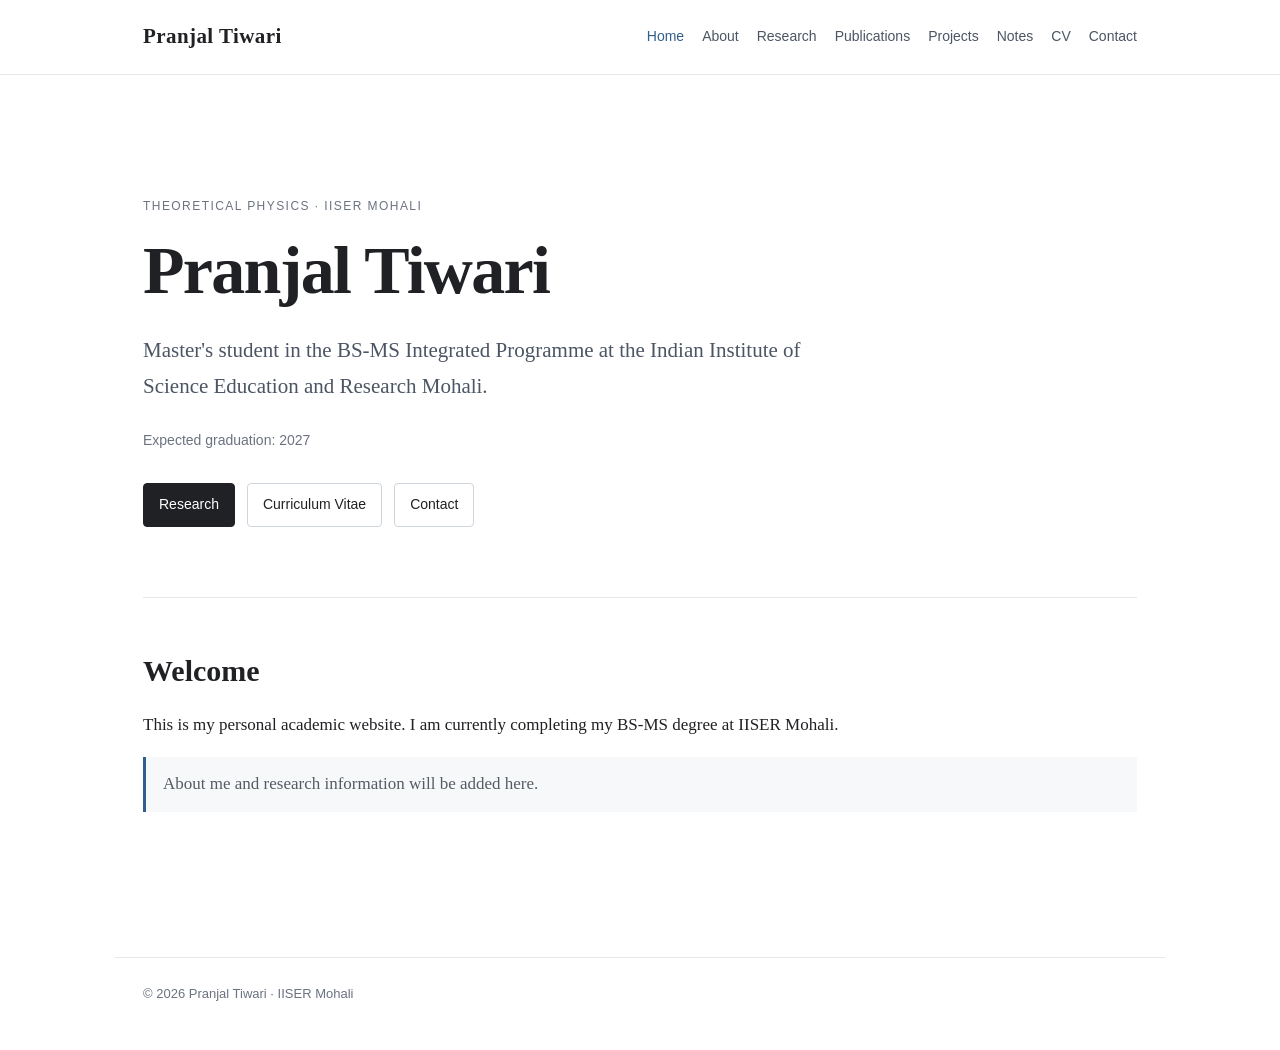
==== index.html @ 091dd9d4 "Add files via upload" ====
<!doctype html>
<html lang="en">
<head>
  <meta charset="utf-8">
  <meta name="viewport" content="width=device-width, initial-scale=1">
  <meta name="description" content="Personal academic website of Pranjal Tiwari, master's student at IISER Mohali.">
  <title>Home · Pranjal Tiwari</title>
  <link rel="stylesheet" href="css/style.css">
</head>
<body>
<header class="site-header">
  <nav class="nav">
    <a class="brand" href="index.html">Pranjal Tiwari</a>
    <div class="nav-links"><a class="active" href="index.html">Home</a>
<a class="" href="about.html">About</a>
<a class="" href="research.html">Research</a>
<a class="" href="publications.html">Publications</a>
<a class="" href="projects.html">Projects</a>
<a class="" href="notes.html">Notes</a>
<a class="" href="cv.html">CV</a>
<a class="" href="contact.html">Contact</a></div>
  </nav>
</header>
<main>

<section class="hero">
  <div class="kicker">Theoretical Physics · IISER Mohali</div>
  <h1>Pranjal Tiwari</h1>
  <p class="lead">Master's student in the BS-MS Integrated Programme at the Indian Institute of Science Education and Research Mohali.</p>
  <p class="meta">Expected graduation: 2027</p>
  <div class="button-row">
    <a class="button primary" href="research.html">Research</a>
    <a class="button" href="cv.html">Curriculum Vitae</a>
    <a class="button" href="contact.html">Contact</a>
  </div>
</section>

<section class="section">
  <h2>Welcome</h2>
  <p>This is my personal academic website. I am currently completing my BS-MS degree at IISER Mohali.</p>
  <div class="placeholder">About me and research information will be added here.</div>
</section>

</main>
<footer class="site-footer">
  © 2026 Pranjal Tiwari · IISER Mohali
</footer>
</body>
</html>
---- css/style.css ----
:root {
  --text: #202124;
  --muted: #6b7280;
  --line: #e5e7eb;
  --accent: #315f8c;
  --bg: #ffffff;
  --soft: #f7f8fa;
  --max: 1050px;
}

* { box-sizing: border-box; }

html { scroll-behavior: smooth; }

body {
  margin: 0;
  background: var(--bg);
  color: var(--text);
  font-family: Georgia, "Times New Roman", serif;
  line-height: 1.7;
  font-size: 17px;
}

a {
  color: var(--accent);
  text-decoration: none;
}

a:hover { text-decoration: underline; }

.site-header {
  border-bottom: 1px solid var(--line);
  position: sticky;
  top: 0;
  background: rgba(255,255,255,.96);
  backdrop-filter: blur(8px);
  z-index: 10;
}

.nav {
  max-width: var(--max);
  margin: auto;
  min-height: 74px;
  padding: 0 28px;
  display: flex;
  align-items: center;
  justify-content: space-between;
  gap: 24px;
}

.brand {
  font-size: 21px;
  font-weight: 700;
  letter-spacing: .02em;
  color: var(--text);
  white-space: nowrap;
}

.nav-links {
  display: flex;
  flex-wrap: wrap;
  justify-content: flex-end;
  gap: 18px;
  font-family: Arial, Helvetica, sans-serif;
  font-size: 14px;
}

.nav-links a { color: #4b5563; }
.nav-links a:hover,
.nav-links a.active { color: var(--accent); text-decoration: none; }

main {
  max-width: var(--max);
  margin: 0 auto;
  padding: 76px 28px 90px;
}

.hero {
  padding: 45px 0 70px;
  max-width: 820px;
}

.kicker {
  font-family: Arial, Helvetica, sans-serif;
  text-transform: uppercase;
  letter-spacing: .12em;
  font-size: 12px;
  color: var(--muted);
  margin-bottom: 14px;
}

h1, h2, h3 {
  line-height: 1.2;
  font-weight: 600;
}

h1 {
  font-size: clamp(42px, 7vw, 68px);
  margin: 0 0 18px;
  letter-spacing: -.025em;
}

h2 {
  font-size: 30px;
  margin: 0 0 22px;
}

h3 {
  font-size: 21px;
  margin: 30px 0 8px;
}

.lead {
  font-size: 21px;
  color: #4b5563;
  max-width: 720px;
}

.meta {
  margin-top: 25px;
  color: var(--muted);
  font-family: Arial, Helvetica, sans-serif;
  font-size: 14px;
}

.button-row {
  display: flex;
  gap: 12px;
  flex-wrap: wrap;
  margin-top: 30px;
}

.button {
  display: inline-block;
  padding: 9px 15px;
  border: 1px solid #cfd5dc;
  border-radius: 4px;
  font-family: Arial, Helvetica, sans-serif;
  font-size: 14px;
  color: var(--text);
}

.button.primary {
  background: var(--text);
  border-color: var(--text);
  color: white;
}

.section {
  border-top: 1px solid var(--line);
  padding: 55px 0;
}

.page-title {
  margin-bottom: 45px;
}

.page-title h1 { font-size: clamp(38px, 6vw, 54px); }

.card-grid {
  display: grid;
  grid-template-columns: repeat(2, minmax(0, 1fr));
  gap: 18px;
}

.card {
  border: 1px solid var(--line);
  padding: 24px;
  background: white;
}

.card h3 { margin-top: 0; }

.card p { color: #555b64; }

.placeholder {
  border-left: 3px solid var(--accent);
  padding: 13px 17px;
  background: var(--soft);
  color: #555b64;
}

.list {
  padding-left: 22px;
}

.contact-list {
  list-style: none;
  padding: 0;
}

.contact-list li {
  margin: 12px 0;
}

.site-footer {
  border-top: 1px solid var(--line);
  max-width: var(--max);
  margin: 0 auto;
  padding: 25px 28px 45px;
  color: var(--muted);
  font-family: Arial, Helvetica, sans-serif;
  font-size: 13px;
}

@media (max-width: 760px) {
  .site-header { position: static; }
  .nav {
    align-items: flex-start;
    flex-direction: column;
    padding-top: 18px;
    padding-bottom: 18px;
  }
  .nav-links { justify-content: flex-start; gap: 10px 15px; }
  main { padding-top: 45px; }
  .hero { padding-top: 20px; }
  .card-grid { grid-template-columns: 1fr; }
}
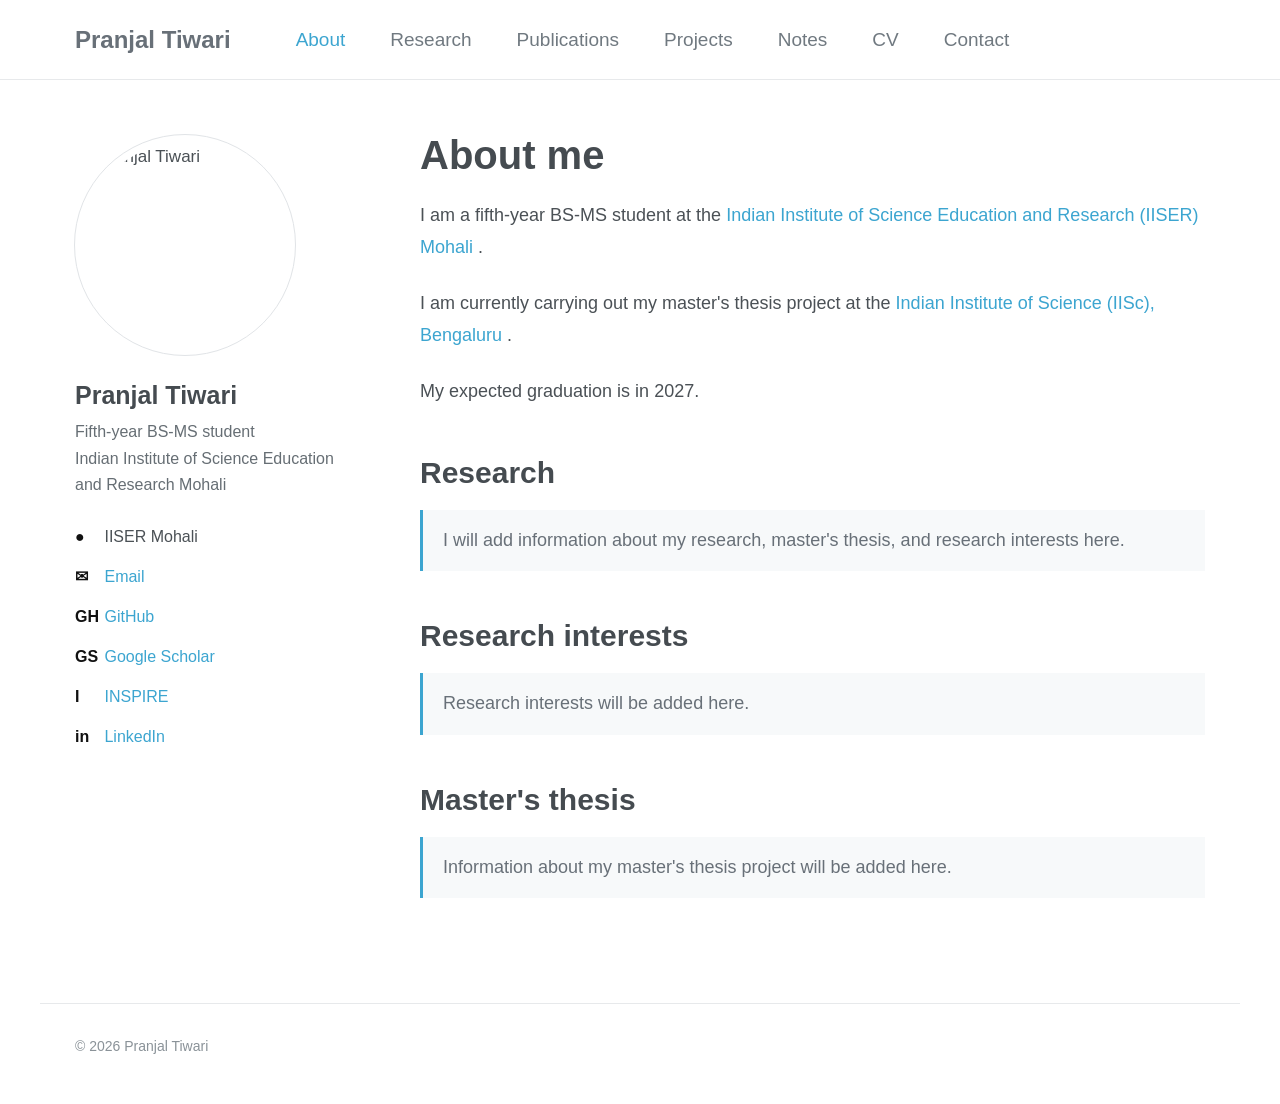
==== commit 0554159b: "Update index.html" ====
--- a/index.html
+++ b/index.html
@@ -1,49 +1,254 @@
 <!doctype html>
 <html lang="en">
+
 <head>
   <meta charset="utf-8">
+
   <meta name="viewport" content="width=device-width, initial-scale=1">
-  <meta name="description" content="Personal academic website of Pranjal Tiwari, master's student at IISER Mohali.">
-  <title>Home · Pranjal Tiwari</title>
+
+  <meta
+    name="description"
+    content="Personal academic website of Pranjal Tiwari, a fifth-year BS-MS student at IISER Mohali."
+  >
+
+  <title>Pranjal Tiwari</title>
+
   <link rel="stylesheet" href="css/style.css">
 </head>
+
+
 <body>
+
+<!-- =====================================================
+     HEADER
+     ===================================================== -->
+
 <header class="site-header">
+
   <nav class="nav">
-    <a class="brand" href="index.html">Pranjal Tiwari</a>
-    <div class="nav-links"><a class="active" href="index.html">Home</a>
-<a class="" href="about.html">About</a>
-<a class="" href="research.html">Research</a>
-<a class="" href="publications.html">Publications</a>
-<a class="" href="projects.html">Projects</a>
-<a class="" href="notes.html">Notes</a>
-<a class="" href="cv.html">CV</a>
-<a class="" href="contact.html">Contact</a></div>
+
+    <a class="brand" href="index.html">
+      Pranjal Tiwari
+    </a>
+
+    <div class="nav-links">
+
+      <a class="active" href="index.html">
+        About
+      </a>
+
+      <a href="research.html">
+        Research
+      </a>
+
+      <a href="publications.html">
+        Publications
+      </a>
+
+      <a href="projects.html">
+        Projects
+      </a>
+
+      <a href="notes.html">
+        Notes
+      </a>
+
+      <a href="cv.html">
+        CV
+      </a>
+
+      <a href="contact.html">
+        Contact
+      </a>
+
+    </div>
+
   </nav>
+
 </header>
+
+
+<!-- =====================================================
+     MAIN CONTENT
+     ===================================================== -->
+
 <main>
 
-<section class="hero">
-  <div class="kicker">Theoretical Physics · IISER Mohali</div>
-  <h1>Pranjal Tiwari</h1>
-  <p class="lead">Master's student in the BS-MS Integrated Programme at the Indian Institute of Science Education and Research Mohali.</p>
-  <p class="meta">Expected graduation: 2027</p>
-  <div class="button-row">
-    <a class="button primary" href="research.html">Research</a>
-    <a class="button" href="cv.html">Curriculum Vitae</a>
-    <a class="button" href="contact.html">Contact</a>
+  <div class="home-layout">
+
+
+    <!-- =================================================
+         LEFT SIDEBAR
+         ================================================= -->
+
+    <aside class="profile-sidebar">
+
+      <!--
+        Put your photograph at:
+
+        images/profile.jpg
+
+        We will create the images folder in GitHub
+        and upload your photograph there.
+      -->
+
+      <img
+        class="profile-photo"
+        src="images/profile.jpg"
+        alt="Pranjal Tiwari"
+      >
+
+
+      <h2 class="profile-name">
+        Pranjal Tiwari
+      </h2>
+
+
+      <p class="profile-description">
+        Fifth-year BS-MS student
+        <br>
+        Indian Institute of Science Education
+        and Research Mohali
+      </p>
+
+
+      <ul class="profile-links">
+
+        <li>
+          <span class="icon">●</span>
+          IISER Mohali
+        </li>
+
+        <li>
+          <span class="icon">✉</span>
+          <a href="mailto:ms22104@iisermohali.ac.in">
+            Email
+          </a>
+        </li>
+
+        <li>
+          <span class="icon">GH</span>
+          <a href="#">
+            GitHub
+          </a>
+        </li>
+
+        <li>
+          <span class="icon">GS</span>
+          <a href="#">
+            Google Scholar
+          </a>
+        </li>
+
+        <li>
+          <span class="icon">I</span>
+          <a href="#">
+            INSPIRE
+          </a>
+        </li>
+
+        <li>
+          <span class="icon">in</span>
+          <a href="#">
+            LinkedIn
+          </a>
+        </li>
+
+      </ul>
+
+    </aside>
+
+
+    <!-- =================================================
+         MAIN TEXT
+         ================================================= -->
+
+    <section class="home-content">
+
+      <h1>
+        About me
+      </h1>
+
+
+      <p>
+        I am a fifth-year BS-MS student at the
+        <a
+          href="https://www.iisermohali.ac.in/"
+          target="_blank"
+          rel="noopener noreferrer"
+        >
+          Indian Institute of Science Education and Research (IISER) Mohali
+        </a>.
+      </p>
+
+
+      <p>
+        I am currently carrying out my master's thesis
+        project at the
+        <a
+          href="https://iisc.ac.in/"
+          target="_blank"
+          rel="noopener noreferrer"
+        >
+          Indian Institute of Science (IISc), Bengaluru
+        </a>.
+      </p>
+
+
+      <p>
+        My expected graduation is in 2027.
+      </p>
+
+
+      <h2>
+        Research
+      </h2>
+
+
+      <p class="placeholder">
+        I will add information about my research,
+        master's thesis, and research interests here.
+      </p>
+
+
+      <h2>
+        Research interests
+      </h2>
+
+
+      <p class="placeholder">
+        Research interests will be added here.
+      </p>
+
+
+      <h2>
+        Master's thesis
+      </h2>
+
+
+      <p class="placeholder">
+        Information about my master's thesis project
+        will be added here.
+      </p>
+
+    </section>
+
   </div>
-</section>
-
-<section class="section">
-  <h2>Welcome</h2>
-  <p>This is my personal academic website. I am currently completing my BS-MS degree at IISER Mohali.</p>
-  <div class="placeholder">About me and research information will be added here.</div>
-</section>
 
 </main>
+
+
+<!-- =====================================================
+     FOOTER
+     ===================================================== -->
+
 <footer class="site-footer">
-  © 2026 Pranjal Tiwari · IISER Mohali
+
+  © 2026 Pranjal Tiwari
+
 </footer>
+
+
 </body>
+
 </html>
--- a/css/style.css
+++ b/css/style.css
@@ -1,219 +1,333 @@
+/* =========================================================
+   PRANJAL TIWARI — PERSONAL ACADEMIC WEBSITE
+   ========================================================= */
 
 :root {
-  --text: #202124;
-  --muted: #6b7280;
-  --line: #e5e7eb;
-  --accent: #315f8c;
-  --bg: #ffffff;
-  --soft: #f7f8fa;
-  --max: 1050px;
-}
-
-* { box-sizing: border-box; }
-
-html { scroll-behavior: smooth; }
+  --text: #4b5156;
+  --heading: #454b50;
+  --muted: #737b82;
+  --link: #3ca5d0;
+  --border: #e7e9eb;
+  --background: #ffffff;
+  --footer: #f5f6f7;
+  --max-width: 1200px;
+}
+
+/* ---------- General ---------- */
+
+* {
+  box-sizing: border-box;
+}
+
+html {
+  scroll-behavior: smooth;
+}
 
 body {
   margin: 0;
-  background: var(--bg);
+  background: var(--background);
   color: var(--text);
-  font-family: Georgia, "Times New Roman", serif;
-  line-height: 1.7;
+  font-family: "Helvetica Neue", Helvetica, Arial, sans-serif;
   font-size: 17px;
+  line-height: 1.75;
 }
 
 a {
-  color: var(--accent);
+  color: var(--link);
   text-decoration: none;
 }
 
-a:hover { text-decoration: underline; }
+a:hover {
+  text-decoration: underline;
+}
+
+img {
+  max-width: 100%;
+}
+
+/* ---------- Header ---------- */
 
 .site-header {
-  border-bottom: 1px solid var(--line);
-  position: sticky;
-  top: 0;
-  background: rgba(255,255,255,.96);
-  backdrop-filter: blur(8px);
-  z-index: 10;
+  height: 80px;
+  border-bottom: 1px solid var(--border);
+  background: white;
 }
 
 .nav {
-  max-width: var(--max);
-  margin: auto;
-  min-height: 74px;
-  padding: 0 28px;
+  max-width: var(--max-width);
+  height: 100%;
+  margin: 0 auto;
+  padding: 0 35px;
+
   display: flex;
   align-items: center;
-  justify-content: space-between;
-  gap: 24px;
+  gap: 65px;
 }
 
 .brand {
-  font-size: 21px;
+  color: #687078;
+  font-size: 24px;
   font-weight: 700;
-  letter-spacing: .02em;
-  color: var(--text);
   white-space: nowrap;
+}
+
+.brand:hover {
+  text-decoration: none;
+  color: #454b50;
 }
 
 .nav-links {
   display: flex;
-  flex-wrap: wrap;
-  justify-content: flex-end;
-  gap: 18px;
-  font-family: Arial, Helvetica, sans-serif;
-  font-size: 14px;
-}
-
-.nav-links a { color: #4b5563; }
+  align-items: center;
+  gap: 45px;
+}
+
+.nav-links a {
+  color: #707980;
+  font-size: 19px;
+}
+
 .nav-links a:hover,
-.nav-links a.active { color: var(--accent); text-decoration: none; }
+.nav-links a.active {
+  color: var(--link);
+  text-decoration: none;
+}
+
+/* ---------- Main ---------- */
 
 main {
-  max-width: var(--max);
+  max-width: var(--max-width);
   margin: 0 auto;
-  padding: 76px 28px 90px;
-}
-
-.hero {
-  padding: 45px 0 70px;
-  max-width: 820px;
-}
-
-.kicker {
-  font-family: Arial, Helvetica, sans-serif;
-  text-transform: uppercase;
-  letter-spacing: .12em;
-  font-size: 12px;
-  color: var(--muted);
-  margin-bottom: 14px;
-}
-
-h1, h2, h3 {
-  line-height: 1.2;
-  font-weight: 600;
-}
-
-h1 {
-  font-size: clamp(42px, 7vw, 68px);
-  margin: 0 0 18px;
-  letter-spacing: -.025em;
-}
-
-h2 {
+  padding: 50px 35px 80px;
+}
+
+/* ---------- Academic homepage ---------- */
+
+.home-layout {
+  display: grid;
+  grid-template-columns: 280px 1fr;
+  gap: 65px;
+}
+
+/* ---------- Left profile column ---------- */
+
+.profile-sidebar {
+  padding-top: 5px;
+}
+
+.profile-photo {
+  width: 220px;
+  height: 220px;
+
+  object-fit: cover;
+
+  border-radius: 50%;
+  border: 7px solid white;
+  outline: 1px solid #e1e4e7;
+
+  display: block;
+  margin-bottom: 25px;
+}
+
+.profile-name {
+  margin: 0 0 8px;
+
+  color: var(--heading);
+  font-size: 25px;
+  line-height: 1.25;
+  font-weight: 700;
+}
+
+.profile-description {
+  margin: 0 0 25px;
+
+  color: #666e74;
+  font-size: 16px;
+  line-height: 1.65;
+}
+
+.profile-links {
+  margin: 0;
+  padding: 0;
+
+  list-style: none;
+}
+
+.profile-links li {
+  margin: 12px 0;
+  font-size: 16px;
+}
+
+.profile-links .icon {
+  display: inline-block;
+  width: 25px;
+
+  color: #111;
+  font-weight: bold;
+}
+
+/* ---------- Main homepage content ---------- */
+
+.home-content {
+  padding-top: 0;
+}
+
+.home-content h1 {
+  margin: 0 0 20px;
+
+  color: var(--heading);
+  font-size: 40px;
+  line-height: 1.25;
+  font-weight: 700;
+}
+
+.home-content p {
+  margin: 0 0 25px;
+  font-size: 18px;
+}
+
+.home-content h2 {
+  margin: 45px 0 18px;
+
+  color: var(--heading);
   font-size: 30px;
-  margin: 0 0 22px;
-}
-
-h3 {
-  font-size: 21px;
-  margin: 30px 0 8px;
-}
-
-.lead {
-  font-size: 21px;
-  color: #4b5563;
-  max-width: 720px;
-}
-
-.meta {
-  margin-top: 25px;
-  color: var(--muted);
-  font-family: Arial, Helvetica, sans-serif;
-  font-size: 14px;
-}
-
-.button-row {
-  display: flex;
-  gap: 12px;
-  flex-wrap: wrap;
-  margin-top: 30px;
-}
-
-.button {
-  display: inline-block;
-  padding: 9px 15px;
-  border: 1px solid #cfd5dc;
-  border-radius: 4px;
-  font-family: Arial, Helvetica, sans-serif;
-  font-size: 14px;
-  color: var(--text);
-}
-
-.button.primary {
-  background: var(--text);
-  border-color: var(--text);
-  color: white;
-}
-
-.section {
-  border-top: 1px solid var(--line);
-  padding: 55px 0;
-}
+  line-height: 1.3;
+}
+
+/* ---------- Page titles ---------- */
 
 .page-title {
   margin-bottom: 45px;
 }
 
-.page-title h1 { font-size: clamp(38px, 6vw, 54px); }
+.page-title h1 {
+  margin: 0;
+
+  color: var(--heading);
+  font-size: 42px;
+  line-height: 1.25;
+}
+
+.kicker {
+  margin-bottom: 10px;
+
+  color: var(--muted);
+  font-size: 13px;
+  font-weight: 600;
+  letter-spacing: 0.12em;
+  text-transform: uppercase;
+}
+
+/* ---------- Cards ---------- */
 
 .card-grid {
   display: grid;
   grid-template-columns: repeat(2, minmax(0, 1fr));
-  gap: 18px;
+  gap: 20px;
 }
 
 .card {
-  border: 1px solid var(--line);
-  padding: 24px;
+  padding: 25px;
+  border: 1px solid var(--border);
   background: white;
 }
 
-.card h3 { margin-top: 0; }
-
-.card p { color: #555b64; }
+.card h3 {
+  margin-top: 0;
+  color: var(--heading);
+}
+
+/* ---------- Lists ---------- */
+
+.list {
+  padding-left: 25px;
+}
+
+/* ---------- Placeholder ---------- */
 
 .placeholder {
-  border-left: 3px solid var(--accent);
-  padding: 13px 17px;
-  background: var(--soft);
-  color: #555b64;
-}
-
-.list {
-  padding-left: 22px;
-}
+  padding: 15px 20px;
+
+  border-left: 3px solid var(--link);
+  background: #f7f9fa;
+
+  color: #687078;
+}
+
+/* ---------- Contact ---------- */
 
 .contact-list {
+  padding: 0;
   list-style: none;
-  padding: 0;
 }
 
 .contact-list li {
-  margin: 12px 0;
-}
+  margin: 13px 0;
+}
+
+/* ---------- Footer ---------- */
 
 .site-footer {
-  border-top: 1px solid var(--line);
-  max-width: var(--max);
+  max-width: var(--max-width);
   margin: 0 auto;
-  padding: 25px 28px 45px;
-  color: var(--muted);
-  font-family: Arial, Helvetica, sans-serif;
-  font-size: 13px;
-}
-
-@media (max-width: 760px) {
-  .site-header { position: static; }
+
+  padding: 30px 35px 45px;
+
+  border-top: 1px solid var(--border);
+
+  color: #8a9298;
+  font-size: 14px;
+}
+
+/* =========================================================
+   MOBILE
+   ========================================================= */
+
+@media (max-width: 800px) {
+
+  .site-header {
+    height: auto;
+  }
+
   .nav {
+    padding: 20px 25px;
+    flex-direction: column;
     align-items: flex-start;
-    flex-direction: column;
-    padding-top: 18px;
-    padding-bottom: 18px;
-  }
-  .nav-links { justify-content: flex-start; gap: 10px 15px; }
-  main { padding-top: 45px; }
-  .hero { padding-top: 20px; }
-  .card-grid { grid-template-columns: 1fr; }
-}
+    gap: 15px;
+  }
+
+  .nav-links {
+    flex-wrap: wrap;
+    gap: 10px 22px;
+  }
+
+  .nav-links a {
+    font-size: 16px;
+  }
+
+  main {
+    padding: 40px 25px 60px;
+  }
+
+  .home-layout {
+    grid-template-columns: 1fr;
+    gap: 40px;
+  }
+
+  .profile-photo {
+    width: 180px;
+    height: 180px;
+  }
+
+  .home-content h1 {
+    font-size: 34px;
+  }
+
+  .home-content p {
+    font-size: 17px;
+  }
+
+  .card-grid {
+    grid-template-columns: 1fr;
+  }
+}
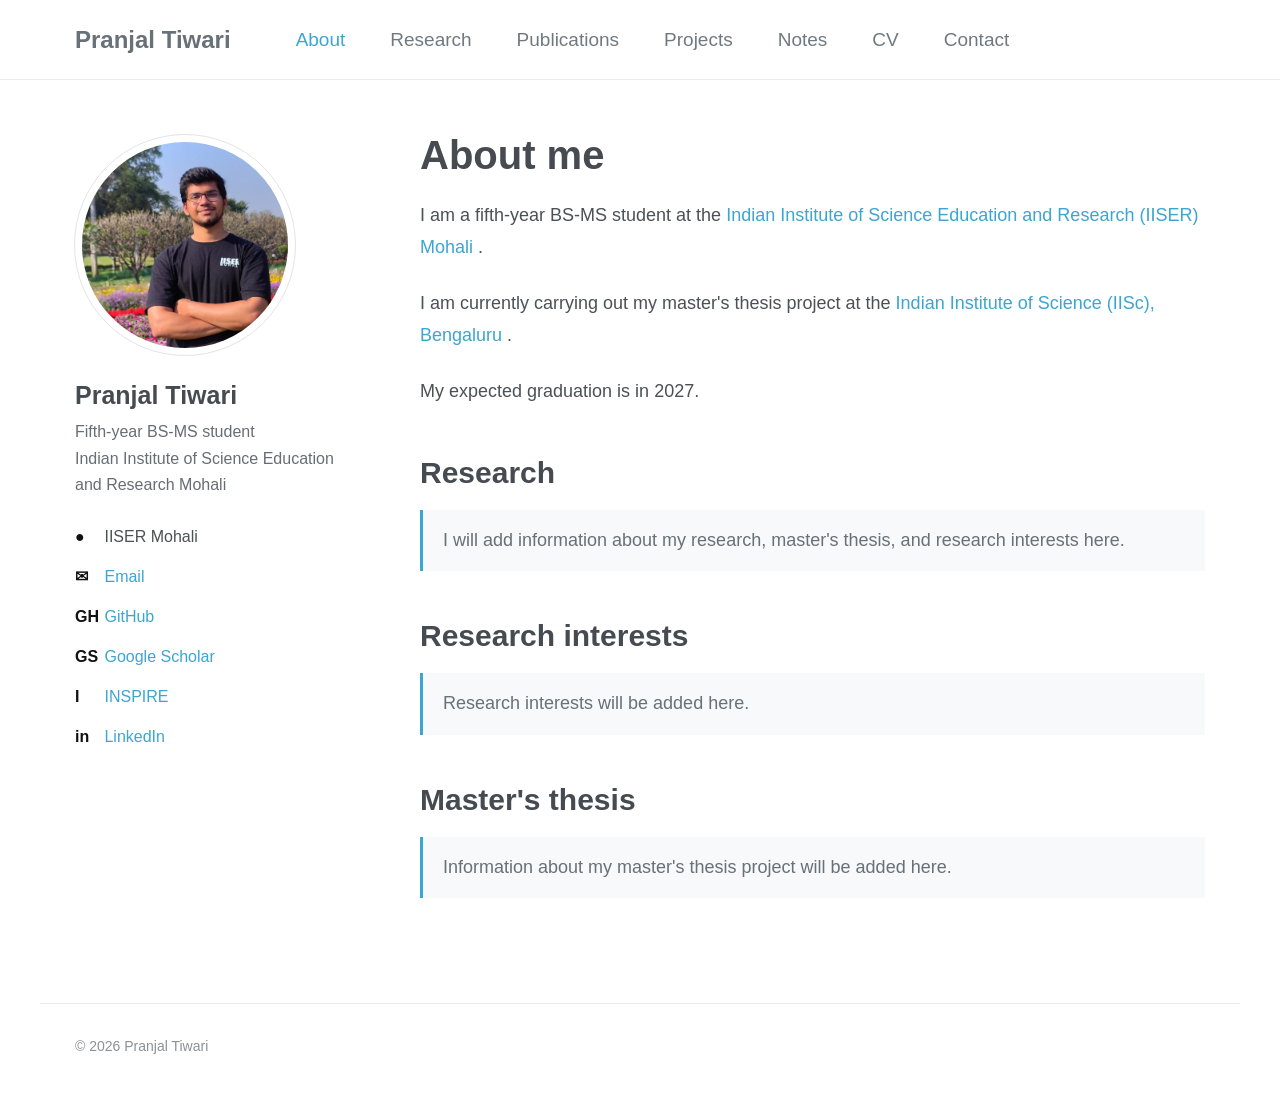
==== commit 538f4014: "Update index.html" ====
--- a/index.html
+++ b/index.html
@@ -135,21 +135,21 @@
 
         <li>
           <span class="icon">GS</span>
-          <a href="#">
+          <a href="https://scholar.google.com/citations?hl=en&user=FX6VqhwAAAAJ&view_op=list_works&gmla=AKCpqFx49XI93GU6faWgqAUC70cANYtPj86eXtRLbgBP84jAmdsYaE1sdu2yEa_HPIEc2B2j5lyhcjaynjHEEU5d">
             Google Scholar
           </a>
         </li>
 
         <li>
           <span class="icon">I</span>
-          <a href="#">
+          <a href="https://inspirehep.net/authors/2789715?ui-citation-summary=true&ui-exclude-self-citations=true">
             INSPIRE
           </a>
         </li>
 
         <li>
           <span class="icon">in</span>
-          <a href="#">
+          <a href="https://www.linkedin.com/in/pranjal-tiwari-670a95271">
             LinkedIn
           </a>
         </li>
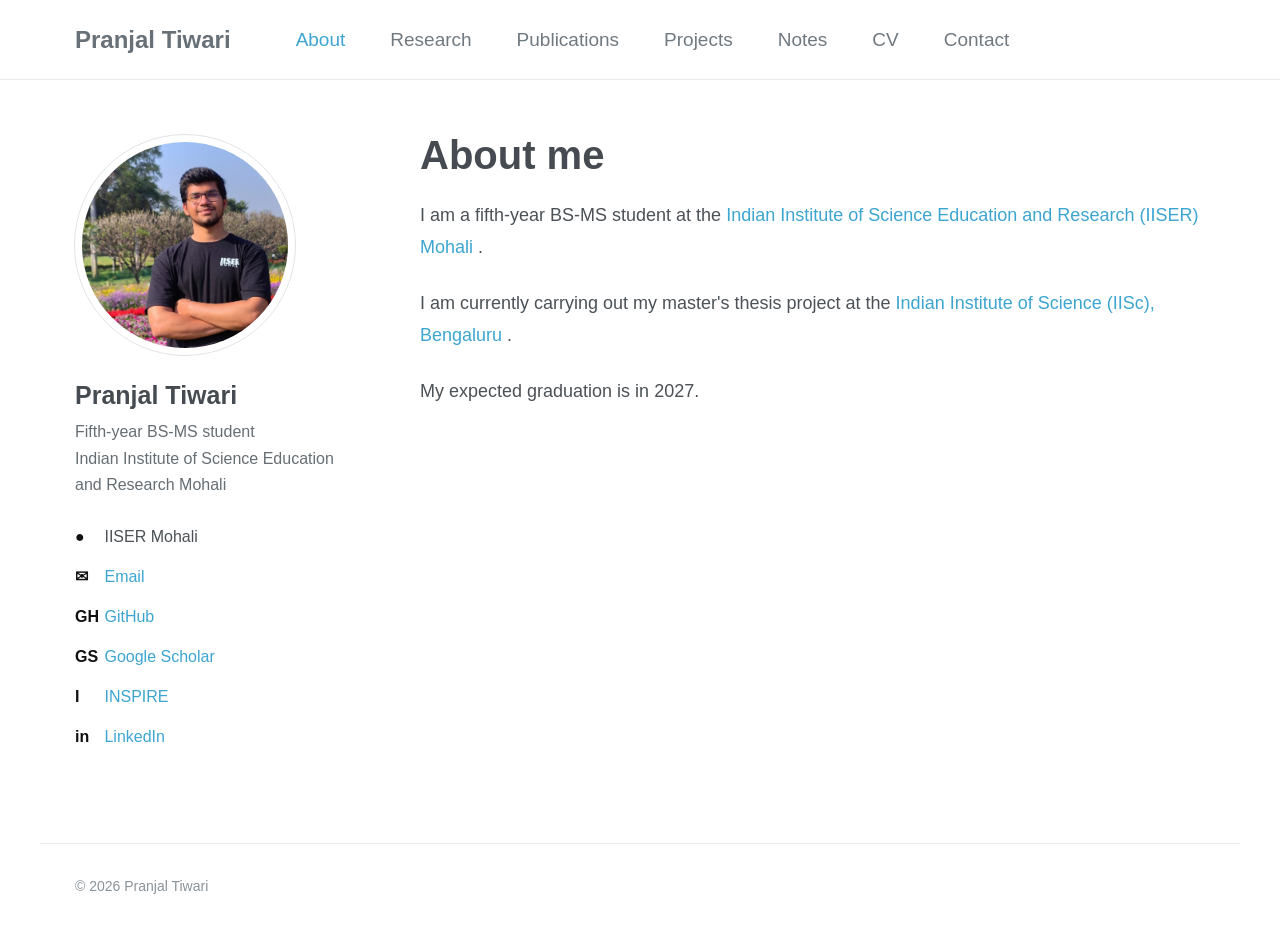
==== commit de2e2381: "Update index.html" ====
--- a/index.html
+++ b/index.html
@@ -200,36 +200,7 @@
       </p>
 
 
-      <h2>
-        Research
-      </h2>
-
-
-      <p class="placeholder">
-        I will add information about my research,
-        master's thesis, and research interests here.
-      </p>
-
-
-      <h2>
-        Research interests
-      </h2>
-
-
-      <p class="placeholder">
-        Research interests will be added here.
-      </p>
-
-
-      <h2>
-        Master's thesis
-      </h2>
-
-
-      <p class="placeholder">
-        Information about my master's thesis project
-        will be added here.
-      </p>
+     
 
     </section>
 
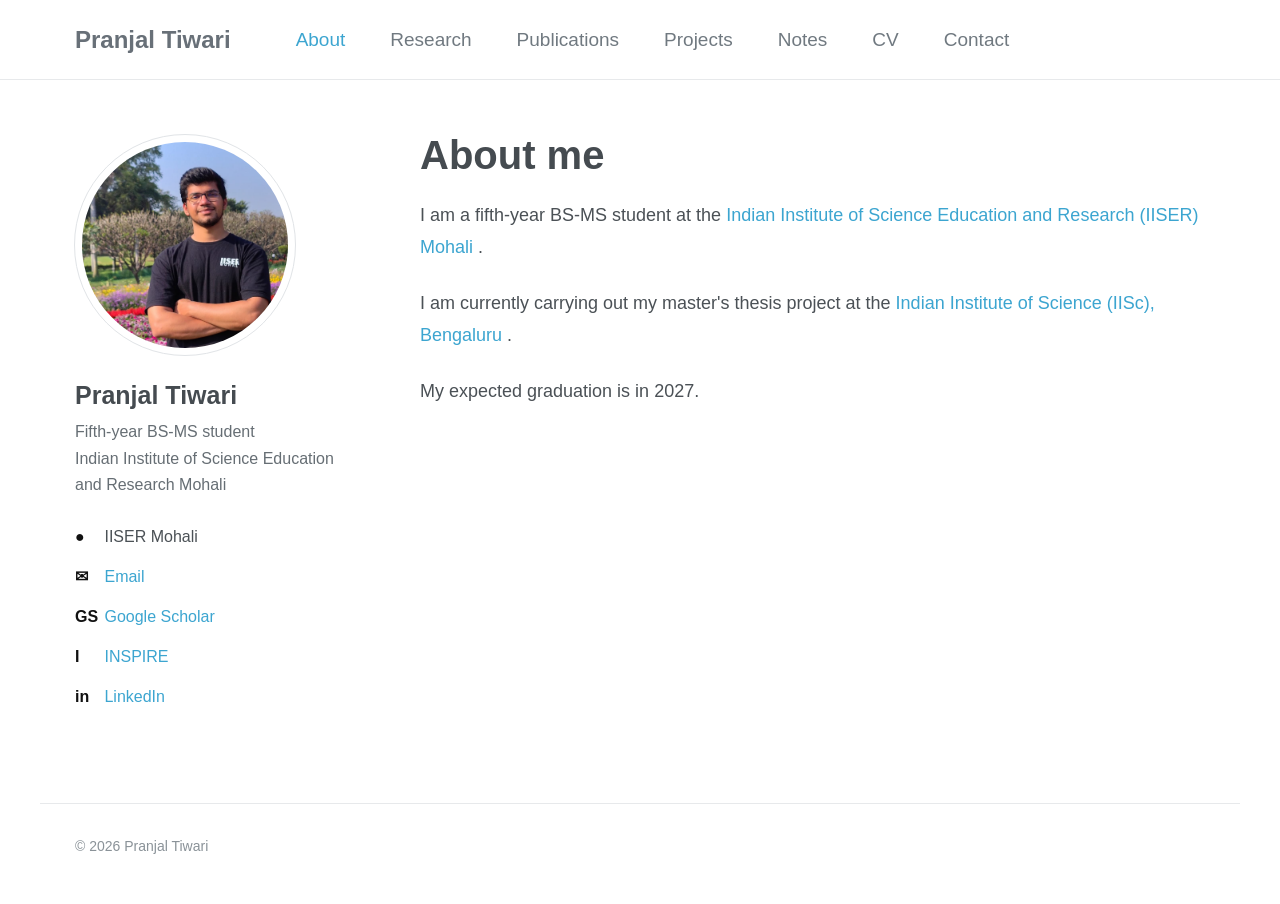
==== commit 1b84da0e: "Update index.html" ====
--- a/index.html
+++ b/index.html
@@ -126,12 +126,7 @@
           </a>
         </li>
 
-        <li>
-          <span class="icon">GH</span>
-          <a href="#">
-            GitHub
-          </a>
-        </li>
+       
 
         <li>
           <span class="icon">GS</span>
